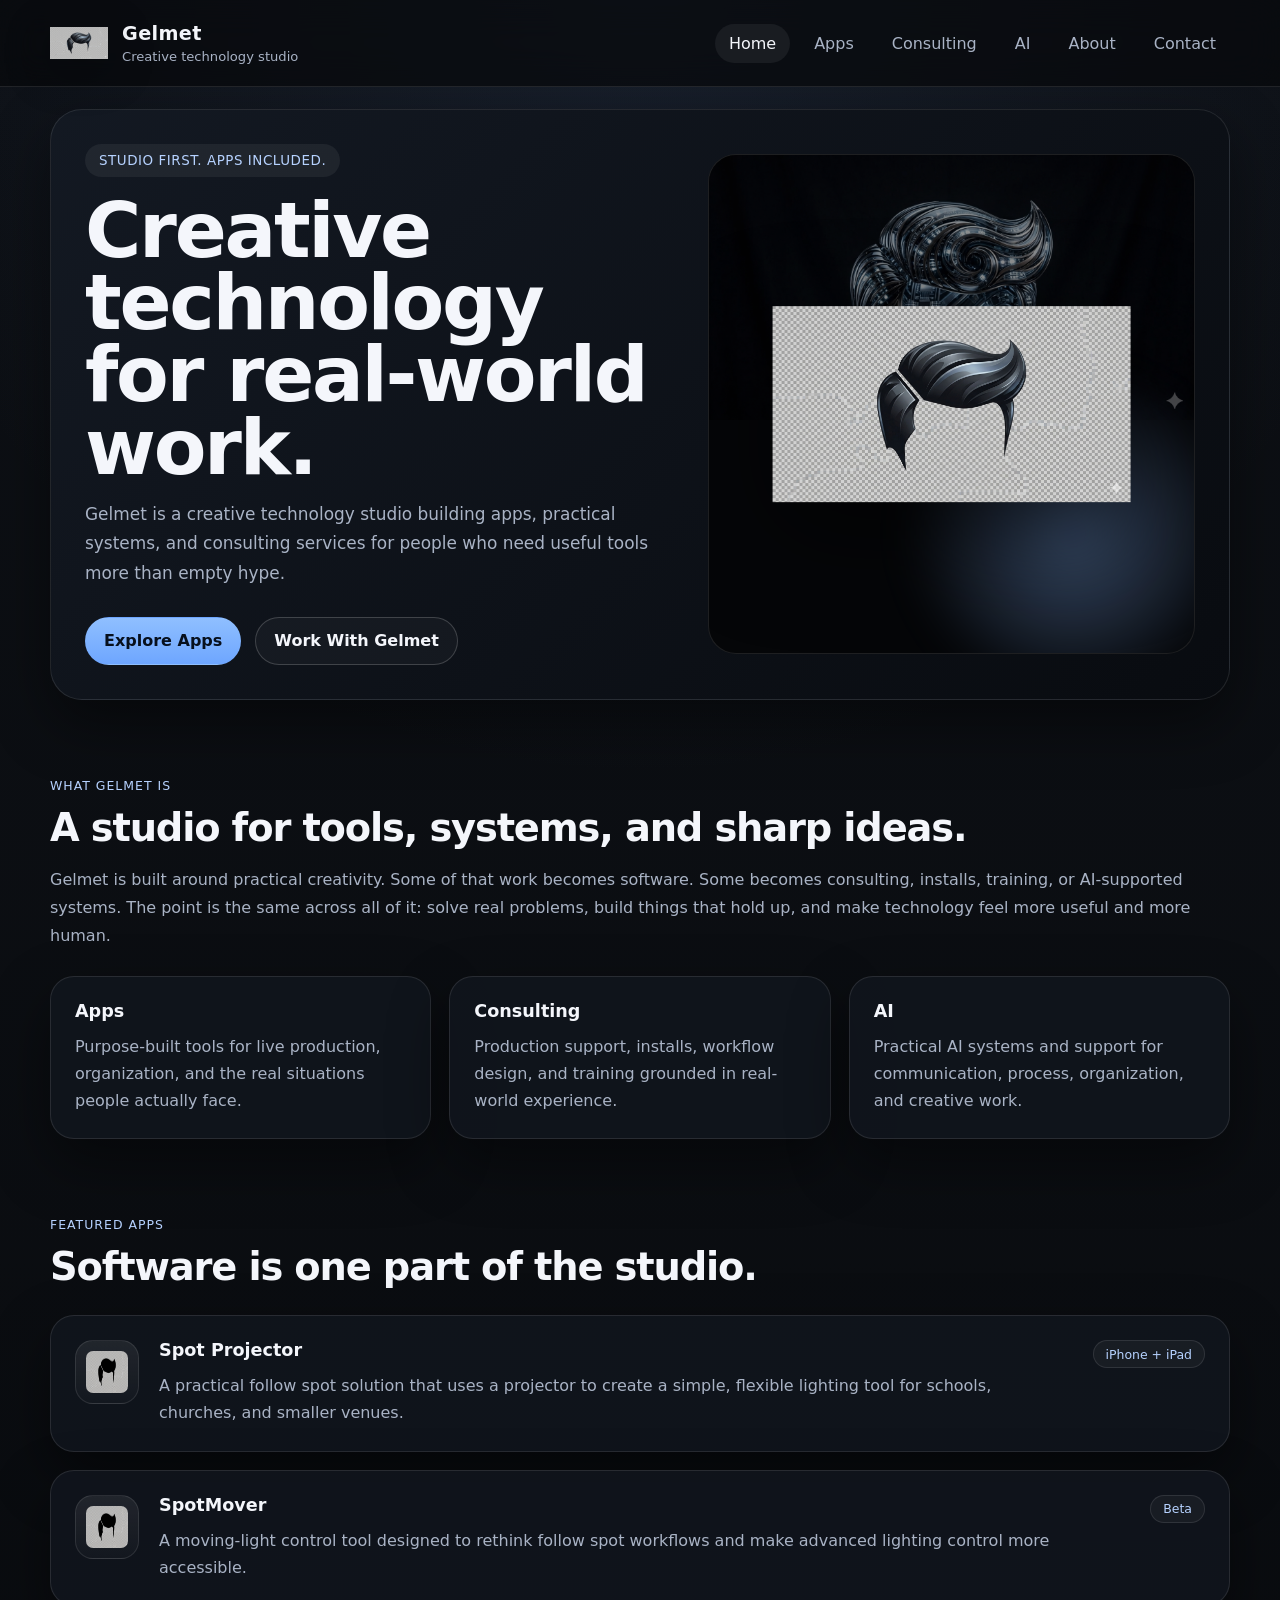
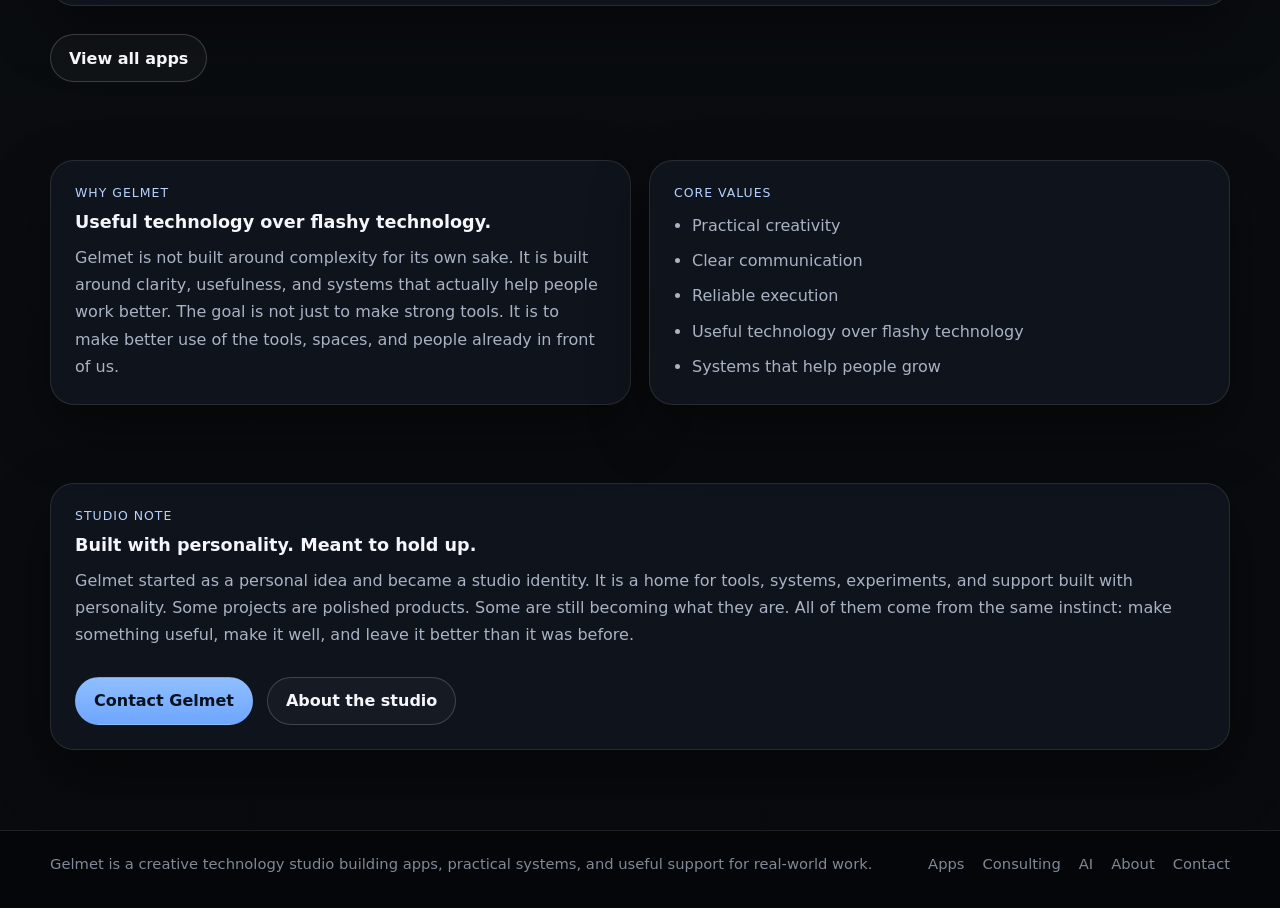
==== index.html @ 05a73d79 "Initial Gelmet website" ====
<!doctype html>
<html lang="en">
  <head>
    <meta charset="utf-8">
    <meta name="viewport" content="width=device-width, initial-scale=1">
    <title>Gelmet | Creative technology for real-world work</title>
    <meta name="description" content="Gelmet is a creative technology studio building apps, practical systems, and consulting services for real-world work.">
    <link rel="stylesheet" href="styles.css">
  </head>
  <body>
    <div class="page-shell">
      <header class="site-header">
        <div class="site-header__inner">
          <a class="brand-lockup" href="index.html">
            <img src="assets/gelmet-mark-primary.png" alt="Gelmet hair mark">
            <div class="brand-lockup__text">
              <span class="brand-lockup__name">Gelmet</span>
              <span class="brand-lockup__tag">Creative technology studio</span>
            </div>
          </a>
          <nav class="site-nav" aria-label="Primary">
            <a href="index.html" aria-current="page">Home</a>
            <a href="apps.html">Apps</a>
            <a href="consulting.html">Consulting</a>
            <a href="ai.html">AI</a>
            <a href="about.html">About</a>
            <a href="contact.html">Contact</a>
          </nav>
        </div>
      </header>

      <main>
        <section class="hero">
          <div class="hero__grid">
            <div>
              <div class="hero__eyebrow">Studio first. Apps included.</div>
              <h1>Creative technology for real-world work.</h1>
              <p>
                Gelmet is a creative technology studio building apps, practical systems, and consulting services
                for people who need useful tools more than empty hype.
              </p>
              <div class="hero__actions">
                <a class="button button--primary" href="apps.html">Explore Apps</a>
                <a class="button button--secondary" href="consulting.html">Work With Gelmet</a>
              </div>
            </div>
            <div class="hero-card">
              <img class="hero-card__world" src="assets/gelmet-hero-world.png" alt="Gelmet studio world">
              <div class="hero-card__glow"></div>
              <img class="hero-card__mark" src="assets/gelmet-mark-primary.png" alt="">
            </div>
          </div>
        </section>

        <section class="section">
          <div class="section__header">
            <div class="section__eyebrow">What Gelmet is</div>
            <h2>A studio for tools, systems, and sharp ideas.</h2>
            <p class="section__lede">
              Gelmet is built around practical creativity. Some of that work becomes software. Some becomes
              consulting, installs, training, or AI-supported systems. The point is the same across all of it:
              solve real problems, build things that hold up, and make technology feel more useful and more human.
            </p>
          </div>
          <div class="panel-grid">
            <article class="card">
              <h3>Apps</h3>
              <p>Purpose-built tools for live production, organization, and the real situations people actually face.</p>
            </article>
            <article class="card">
              <h3>Consulting</h3>
              <p>Production support, installs, workflow design, and training grounded in real-world experience.</p>
            </article>
            <article class="card">
              <h3>AI</h3>
              <p>Practical AI systems and support for communication, process, organization, and creative work.</p>
            </article>
          </div>
        </section>

        <section class="section">
          <div class="section__header">
            <div class="section__eyebrow">Featured apps</div>
            <h2>Software is one part of the studio.</h2>
          </div>
          <div class="stack">
            <article class="feature feature--app">
              <img class="feature__icon" src="assets/gelmet-mark-flat.png" alt="">
              <div>
                <h3>Spot Projector</h3>
                <p>
                  A practical follow spot solution that uses a projector to create a simple, flexible lighting tool
                  for schools, churches, and smaller venues.
                </p>
              </div>
              <span class="pill">iPhone + iPad</span>
            </article>
            <article class="feature feature--app">
              <img class="feature__icon" src="assets/gelmet-mark-flat.png" alt="">
              <div>
                <h3>SpotMover</h3>
                <p>
                  A moving-light control tool designed to rethink follow spot workflows and make advanced lighting
                  control more accessible.
                </p>
              </div>
              <span class="pill">Beta</span>
            </article>
          </div>
          <div class="button-row">
            <a class="button button--secondary" href="apps.html">View all apps</a>
          </div>
        </section>

        <section class="section">
          <div class="split">
            <article class="card">
              <div class="section__eyebrow">Why Gelmet</div>
              <h3>Useful technology over flashy technology.</h3>
              <p>
                Gelmet is not built around complexity for its own sake. It is built around clarity, usefulness,
                and systems that actually help people work better. The goal is not just to make strong tools.
                It is to make better use of the tools, spaces, and people already in front of us.
              </p>
            </article>
            <article class="card">
              <div class="section__eyebrow">Core values</div>
              <ul class="list">
                <li>Practical creativity</li>
                <li>Clear communication</li>
                <li>Reliable execution</li>
                <li>Useful technology over flashy technology</li>
                <li>Systems that help people grow</li>
              </ul>
            </article>
          </div>
        </section>

        <section class="section">
          <div class="cta-panel">
            <div class="section__eyebrow">Studio note</div>
            <h3>Built with personality. Meant to hold up.</h3>
            <p>
              Gelmet started as a personal idea and became a studio identity. It is a home for tools, systems,
              experiments, and support built with personality. Some projects are polished products. Some are still
              becoming what they are. All of them come from the same instinct: make something useful, make it well,
              and leave it better than it was before.
            </p>
            <div class="button-row">
              <a class="button button--primary" href="contact.html">Contact Gelmet</a>
              <a class="button button--secondary" href="about.html">About the studio</a>
            </div>
          </div>
        </section>
      </main>

      <footer class="site-footer">
        <div class="site-footer__inner">
          <div>Gelmet is a creative technology studio building apps, practical systems, and useful support for real-world work.</div>
          <div class="site-footer__links">
            <a href="apps.html">Apps</a>
            <a href="consulting.html">Consulting</a>
            <a href="ai.html">AI</a>
            <a href="about.html">About</a>
            <a href="contact.html">Contact</a>
          </div>
        </div>
      </footer>
    </div>
  </body>
</html>
---- styles.css ----
:root {
  color-scheme: dark;
  --bg: #0a0c10;
  --panel: rgba(17, 22, 30, 0.84);
  --panel-strong: rgba(20, 26, 36, 0.96);
  --line: rgba(255, 255, 255, 0.1);
  --line-strong: rgba(255, 255, 255, 0.18);
  --text: #f4f6fb;
  --muted: #a9b3c5;
  --soft: #7f8998;
  --accent: #88b7ff;
  --accent-strong: #b6d2ff;
  --shadow: 0 24px 60px rgba(0, 0, 0, 0.45);
  --radius: 24px;
  --max: 1180px;
}

* {
  box-sizing: border-box;
}

html {
  scroll-behavior: smooth;
}

body {
  margin: 0;
  font-family: Inter, ui-sans-serif, system-ui, -apple-system, BlinkMacSystemFont, "Segoe UI", sans-serif;
  background:
    radial-gradient(circle at top, rgba(67, 92, 136, 0.2), transparent 30%),
    linear-gradient(180deg, #0d1015 0%, #080a0d 100%);
  color: var(--text);
}

a {
  color: inherit;
  text-decoration: none;
}

img {
  display: block;
  max-width: 100%;
}

.page-shell {
  min-height: 100vh;
}

.site-header {
  position: sticky;
  top: 0;
  z-index: 20;
  backdrop-filter: blur(18px);
  background: rgba(7, 9, 12, 0.72);
  border-bottom: 1px solid var(--line);
}

.site-header__inner,
.section,
.site-footer__inner {
  width: min(calc(100% - 32px), var(--max));
  margin: 0 auto;
}

.site-header__inner {
  display: flex;
  align-items: center;
  justify-content: space-between;
  gap: 20px;
  padding: 14px 0;
}

.brand-lockup {
  display: flex;
  align-items: center;
  gap: 14px;
  min-width: 0;
}

.brand-lockup img {
  width: 58px;
  height: 58px;
  object-fit: contain;
  filter: drop-shadow(0 10px 22px rgba(0, 0, 0, 0.3));
}

.brand-lockup__text {
  display: flex;
  flex-direction: column;
  gap: 4px;
}

.brand-lockup__name {
  font-size: 1.2rem;
  font-weight: 700;
  letter-spacing: 0.02em;
}

.brand-lockup__tag {
  color: var(--muted);
  font-size: 0.82rem;
}

.site-nav {
  display: flex;
  flex-wrap: wrap;
  justify-content: flex-end;
  gap: 10px;
}

.site-nav a {
  padding: 10px 14px;
  border-radius: 999px;
  color: var(--muted);
  transition: 160ms ease;
}

.site-nav a:hover,
.site-nav a[aria-current="page"] {
  background: rgba(255, 255, 255, 0.06);
  color: var(--text);
}

.hero {
  width: min(calc(100% - 32px), var(--max));
  margin: 22px auto 0;
  padding: 34px;
  border: 1px solid var(--line);
  border-radius: 32px;
  overflow: hidden;
  background:
    linear-gradient(135deg, rgba(19, 25, 35, 0.95), rgba(8, 11, 16, 0.94)),
    #0b0d10;
  box-shadow: var(--shadow);
}

.hero--compact {
  padding: 28px 30px;
}

.hero__grid {
  display: grid;
  grid-template-columns: 1.1fr 0.9fr;
  gap: 28px;
  align-items: center;
}

.hero__eyebrow {
  display: inline-flex;
  align-items: center;
  gap: 10px;
  padding: 9px 14px;
  border-radius: 999px;
  background: rgba(255, 255, 255, 0.06);
  color: var(--accent-strong);
  font-size: 0.84rem;
  letter-spacing: 0.04em;
  text-transform: uppercase;
}

.hero h1,
.hero h2 {
  margin: 18px 0 16px;
  font-size: clamp(2.6rem, 6vw, 5.4rem);
  line-height: 0.94;
  letter-spacing: -0.03em;
}

.hero--compact h1 {
  font-size: clamp(2.2rem, 5vw, 4rem);
}

.hero p {
  max-width: 62ch;
  margin: 0;
  color: var(--muted);
  font-size: 1.06rem;
  line-height: 1.75;
}

.hero__actions,
.button-row {
  display: flex;
  flex-wrap: wrap;
  gap: 14px;
  margin-top: 28px;
}

.button {
  display: inline-flex;
  align-items: center;
  justify-content: center;
  gap: 10px;
  min-height: 48px;
  padding: 0 18px;
  border-radius: 999px;
  border: 1px solid transparent;
  font-weight: 600;
  transition: 160ms ease;
}

.button--primary {
  background: linear-gradient(180deg, #8fbfff 0%, #6ea6ff 100%);
  color: #07101d;
}

.button--primary:hover {
  transform: translateY(-1px);
  filter: brightness(1.04);
}

.button--secondary {
  border-color: var(--line-strong);
  background: rgba(255, 255, 255, 0.03);
  color: var(--text);
}

.button--secondary:hover {
  background: rgba(255, 255, 255, 0.06);
}

.hero-card {
  position: relative;
  min-height: 500px;
  border-radius: 28px;
  border: 1px solid var(--line);
  overflow: hidden;
  background: #050608;
}

.hero-card img.hero-card__world {
  width: 100%;
  height: 100%;
  object-fit: cover;
  opacity: 0.56;
}

.hero-card__glow {
  position: absolute;
  inset: auto -10% -10% auto;
  width: 70%;
  aspect-ratio: 1;
  border-radius: 50%;
  background: radial-gradient(circle, rgba(136, 183, 255, 0.4), transparent 70%);
  filter: blur(20px);
}

.hero-card__mark {
  position: absolute;
  left: 50%;
  top: 50%;
  width: min(74%, 420px);
  transform: translate(-50%, -50%);
  filter: drop-shadow(0 32px 50px rgba(0, 0, 0, 0.55));
}

.section {
  padding: 78px 0 0;
}

.section:first-of-type {
  padding-top: 64px;
}

.section__header {
  margin-bottom: 26px;
}

.section__eyebrow {
  color: var(--accent-strong);
  letter-spacing: 0.08em;
  text-transform: uppercase;
  font-size: 0.78rem;
  margin-bottom: 12px;
}

.section h2 {
  margin: 0 0 10px;
  font-size: clamp(1.9rem, 3vw, 3rem);
  letter-spacing: -0.03em;
}

.section__lede,
.section p {
  color: var(--muted);
  line-height: 1.75;
}

.panel-grid {
  display: grid;
  grid-template-columns: repeat(3, minmax(0, 1fr));
  gap: 18px;
}

.stack {
  display: grid;
  gap: 18px;
}

.card,
.feature,
.cta-panel {
  background: var(--panel);
  border: 1px solid var(--line);
  border-radius: var(--radius);
  padding: 24px;
  box-shadow: var(--shadow);
}

.card h3,
.feature h3,
.cta-panel h3 {
  margin: 0 0 12px;
  font-size: 1.1rem;
}

.card p,
.feature p,
.cta-panel p,
.list,
.meta {
  margin: 0;
  color: var(--muted);
  line-height: 1.7;
}

.feature--app {
  display: grid;
  grid-template-columns: auto 1fr auto;
  gap: 20px;
  align-items: start;
}

.feature__icon {
  width: 64px;
  height: 64px;
  padding: 10px;
  border-radius: 18px;
  background: linear-gradient(180deg, rgba(255,255,255,0.08), rgba(255,255,255,0.02));
  border: 1px solid var(--line);
}

.pill {
  display: inline-flex;
  align-items: center;
  justify-content: center;
  min-height: 28px;
  padding: 0 12px;
  border-radius: 999px;
  border: 1px solid var(--line);
  color: var(--accent-strong);
  background: rgba(255,255,255,0.04);
  font-size: 0.78rem;
  white-space: nowrap;
}

.list {
  padding-left: 18px;
}

.list li + li {
  margin-top: 8px;
}

.split {
  display: grid;
  grid-template-columns: 1fr 1fr;
  gap: 18px;
}

.site-footer {
  margin-top: 80px;
  border-top: 1px solid var(--line);
  background: rgba(5, 6, 9, 0.88);
}

.site-footer__inner {
  display: flex;
  justify-content: space-between;
  gap: 24px;
  padding: 24px 0 36px;
  color: var(--soft);
  font-size: 0.92rem;
}

.site-footer__links {
  display: flex;
  flex-wrap: wrap;
  gap: 18px;
}

.contact-line {
  font-size: 1.06rem;
  color: var(--text);
  margin-top: 18px;
}

@media (max-width: 980px) {
  .hero__grid,
  .panel-grid,
  .split,
  .feature--app {
    grid-template-columns: 1fr;
  }

  .hero-card {
    min-height: 360px;
  }

  .feature--app {
    gap: 14px;
  }
}

@media (max-width: 720px) {
  .site-header__inner,
  .site-footer__inner {
    flex-direction: column;
    align-items: flex-start;
  }

  .site-nav {
    justify-content: flex-start;
  }

  .hero,
  .hero--compact {
    padding: 24px;
    border-radius: 24px;
  }
}
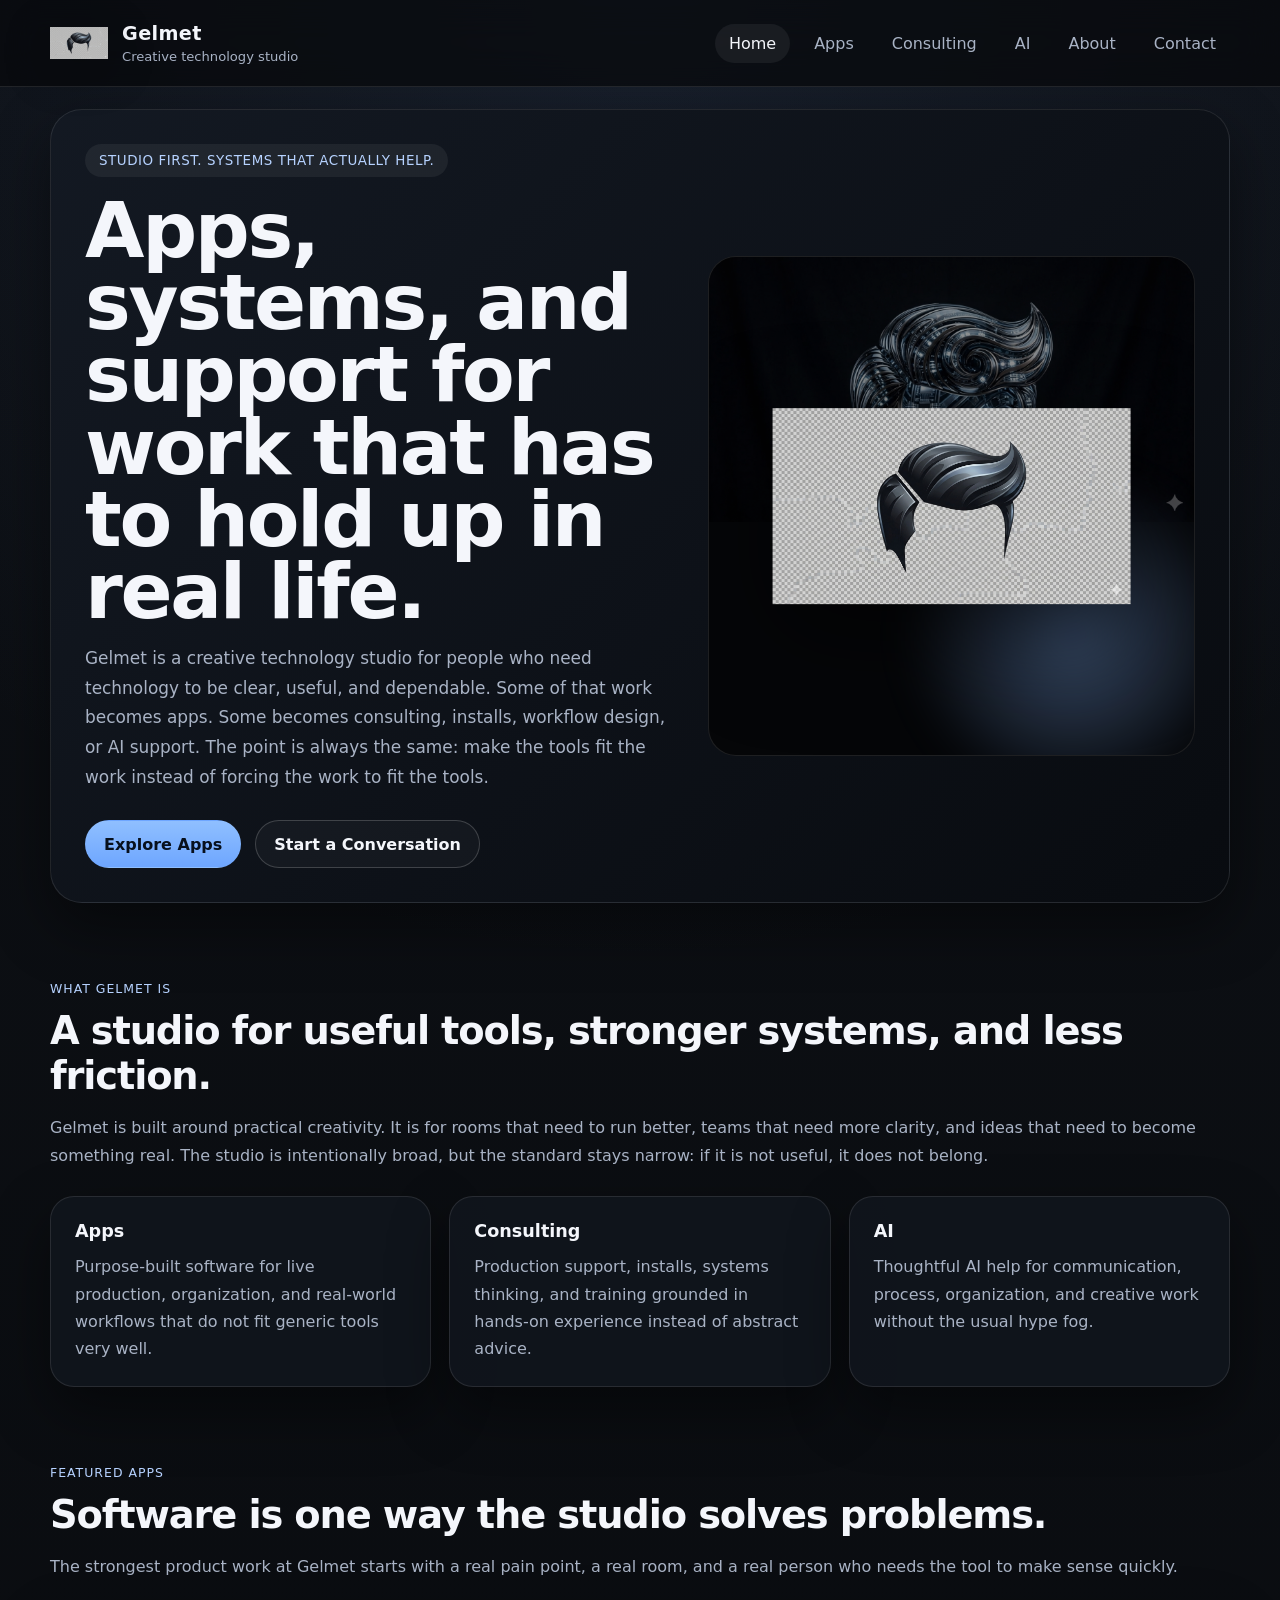
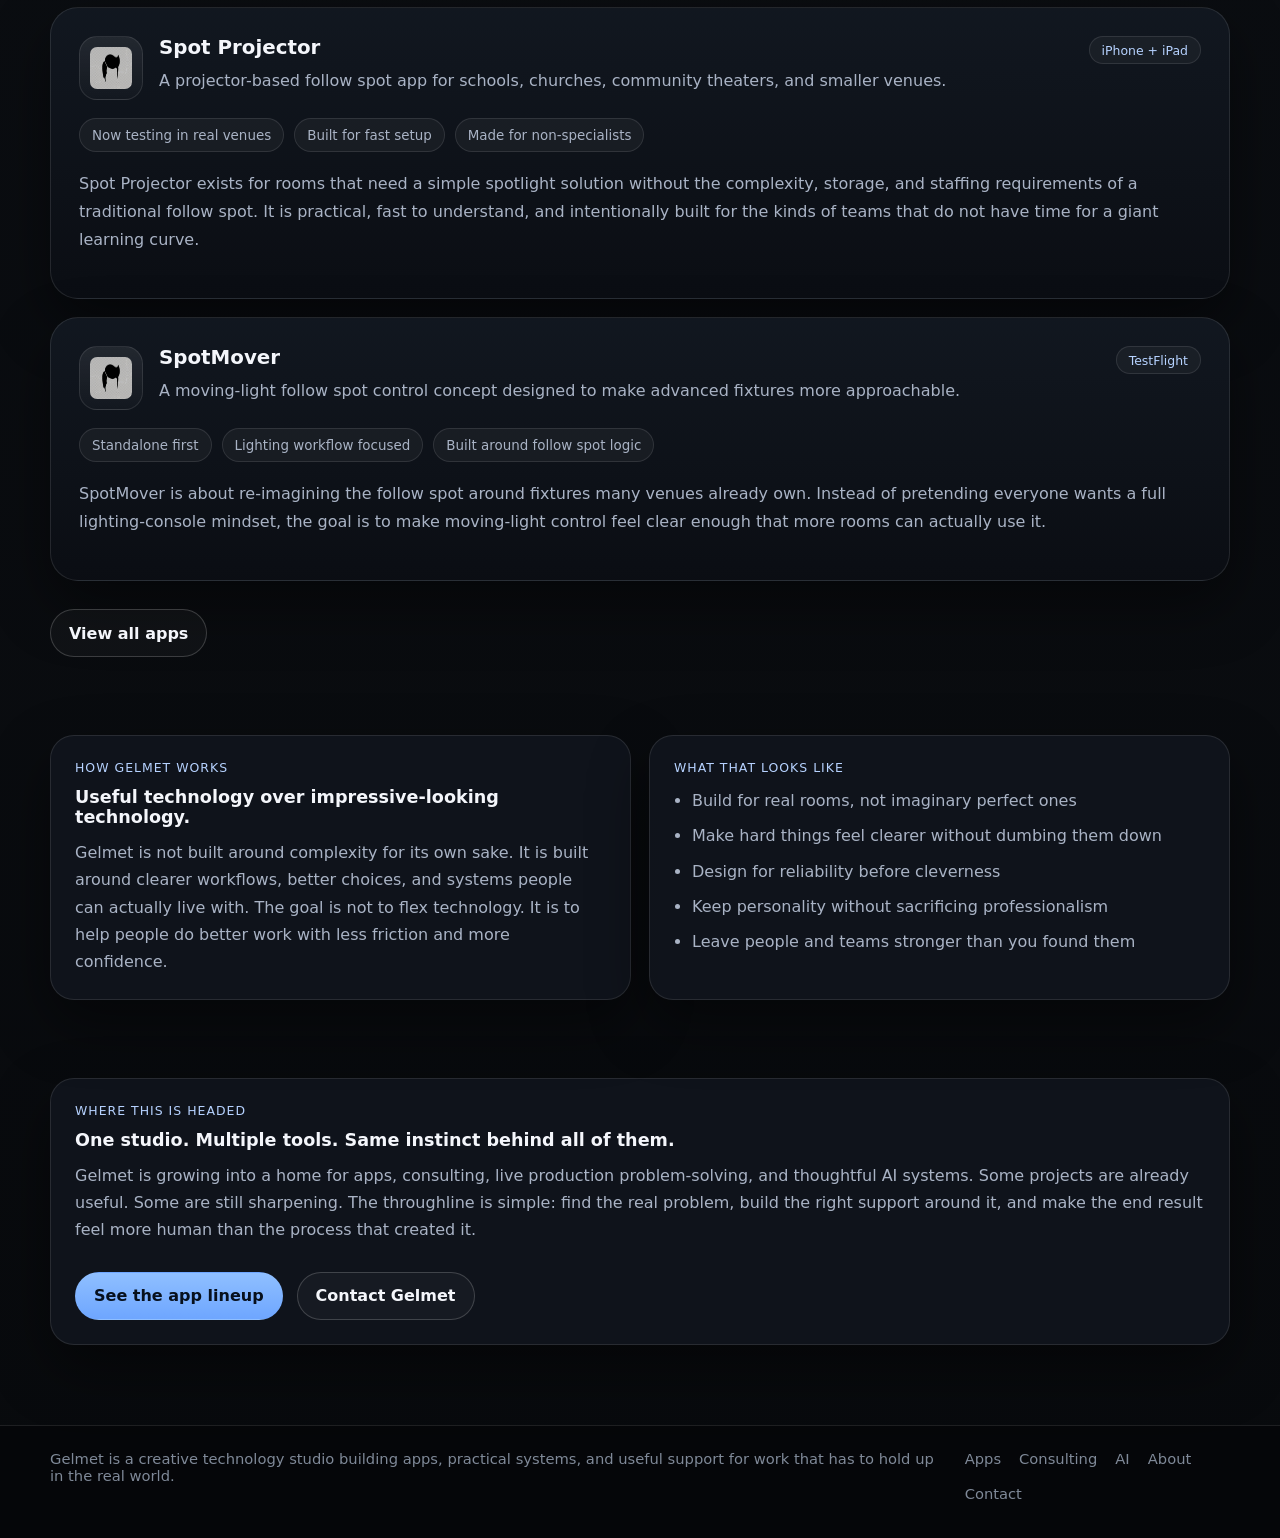
==== commit b7ea2d1e: "Refresh Gelmet homepage and app pages" ====
--- a/index.html
+++ b/index.html
@@ -33,15 +33,16 @@
         <section class="hero">
           <div class="hero__grid">
             <div>
-              <div class="hero__eyebrow">Studio first. Apps included.</div>
-              <h1>Creative technology for real-world work.</h1>
+              <div class="hero__eyebrow">Studio first. Systems that actually help.</div>
+              <h1>Apps, systems, and support for work that has to hold up in real life.</h1>
               <p>
-                Gelmet is a creative technology studio building apps, practical systems, and consulting services
-                for people who need useful tools more than empty hype.
+                Gelmet is a creative technology studio for people who need technology to be clear, useful, and dependable.
+                Some of that work becomes apps. Some becomes consulting, installs, workflow design, or AI support.
+                The point is always the same: make the tools fit the work instead of forcing the work to fit the tools.
               </p>
               <div class="hero__actions">
                 <a class="button button--primary" href="apps.html">Explore Apps</a>
-                <a class="button button--secondary" href="consulting.html">Work With Gelmet</a>
+                <a class="button button--secondary" href="contact.html">Start a Conversation</a>
               </div>
             </div>
             <div class="hero-card">
@@ -55,25 +56,25 @@
         <section class="section">
           <div class="section__header">
             <div class="section__eyebrow">What Gelmet is</div>
-            <h2>A studio for tools, systems, and sharp ideas.</h2>
+            <h2>A studio for useful tools, stronger systems, and less friction.</h2>
             <p class="section__lede">
-              Gelmet is built around practical creativity. Some of that work becomes software. Some becomes
-              consulting, installs, training, or AI-supported systems. The point is the same across all of it:
-              solve real problems, build things that hold up, and make technology feel more useful and more human.
+              Gelmet is built around practical creativity. It is for rooms that need to run better, teams that need
+              more clarity, and ideas that need to become something real. The studio is intentionally broad, but the
+              standard stays narrow: if it is not useful, it does not belong.
             </p>
           </div>
           <div class="panel-grid">
             <article class="card">
               <h3>Apps</h3>
-              <p>Purpose-built tools for live production, organization, and the real situations people actually face.</p>
+              <p>Purpose-built software for live production, organization, and real-world workflows that do not fit generic tools very well.</p>
             </article>
             <article class="card">
               <h3>Consulting</h3>
-              <p>Production support, installs, workflow design, and training grounded in real-world experience.</p>
+              <p>Production support, installs, systems thinking, and training grounded in hands-on experience instead of abstract advice.</p>
             </article>
             <article class="card">
               <h3>AI</h3>
-              <p>Practical AI systems and support for communication, process, organization, and creative work.</p>
+              <p>Thoughtful AI help for communication, process, organization, and creative work without the usual hype fog.</p>
             </article>
           </div>
         </section>
@@ -81,30 +82,56 @@
         <section class="section">
           <div class="section__header">
             <div class="section__eyebrow">Featured apps</div>
-            <h2>Software is one part of the studio.</h2>
+            <h2>Software is one way the studio solves problems.</h2>
+            <p class="section__lede">
+              The strongest product work at Gelmet starts with a real pain point, a real room, and a real person who needs
+              the tool to make sense quickly.
+            </p>
           </div>
           <div class="stack">
-            <article class="feature feature--app">
-              <img class="feature__icon" src="assets/gelmet-mark-flat.png" alt="">
-              <div>
-                <h3>Spot Projector</h3>
-                <p>
-                  A practical follow spot solution that uses a projector to create a simple, flexible lighting tool
-                  for schools, churches, and smaller venues.
-                </p>
+            <article class="product-card">
+              <div class="product-card__top">
+                <div class="product-card__identity">
+                  <img class="feature__icon" src="assets/gelmet-mark-flat.png" alt="">
+                  <div>
+                    <h3>Spot Projector</h3>
+                    <p class="meta">A projector-based follow spot app for schools, churches, community theaters, and smaller venues.</p>
+                  </div>
+                </div>
+                <span class="pill">iPhone + iPad</span>
               </div>
-              <span class="pill">iPhone + iPad</span>
+              <div class="product-meta">
+                <span>Now testing in real venues</span>
+                <span>Built for fast setup</span>
+                <span>Made for non-specialists</span>
+              </div>
+              <p>
+                Spot Projector exists for rooms that need a simple spotlight solution without the complexity, storage,
+                and staffing requirements of a traditional follow spot. It is practical, fast to understand, and intentionally
+                built for the kinds of teams that do not have time for a giant learning curve.
+              </p>
             </article>
-            <article class="feature feature--app">
-              <img class="feature__icon" src="assets/gelmet-mark-flat.png" alt="">
-              <div>
-                <h3>SpotMover</h3>
-                <p>
-                  A moving-light control tool designed to rethink follow spot workflows and make advanced lighting
-                  control more accessible.
-                </p>
+            <article class="product-card">
+              <div class="product-card__top">
+                <div class="product-card__identity">
+                  <img class="feature__icon" src="assets/gelmet-mark-flat.png" alt="">
+                  <div>
+                    <h3>SpotMover</h3>
+                    <p class="meta">A moving-light follow spot control concept designed to make advanced fixtures more approachable.</p>
+                  </div>
+                </div>
+                <span class="pill">TestFlight</span>
               </div>
-              <span class="pill">Beta</span>
+              <div class="product-meta">
+                <span>Standalone first</span>
+                <span>Lighting workflow focused</span>
+                <span>Built around follow spot logic</span>
+              </div>
+              <p>
+                SpotMover is about re-imagining the follow spot around fixtures many venues already own. Instead of pretending
+                everyone wants a full lighting-console mindset, the goal is to make moving-light control feel clear enough that more
+                rooms can actually use it.
+              </p>
             </article>
           </div>
           <div class="button-row">
@@ -115,22 +142,22 @@
         <section class="section">
           <div class="split">
             <article class="card">
-              <div class="section__eyebrow">Why Gelmet</div>
-              <h3>Useful technology over flashy technology.</h3>
+              <div class="section__eyebrow">How Gelmet works</div>
+              <h3>Useful technology over impressive-looking technology.</h3>
               <p>
-                Gelmet is not built around complexity for its own sake. It is built around clarity, usefulness,
-                and systems that actually help people work better. The goal is not just to make strong tools.
-                It is to make better use of the tools, spaces, and people already in front of us.
+                Gelmet is not built around complexity for its own sake. It is built around clearer workflows,
+                better choices, and systems people can actually live with. The goal is not to flex technology.
+                It is to help people do better work with less friction and more confidence.
               </p>
             </article>
             <article class="card">
-              <div class="section__eyebrow">Core values</div>
+              <div class="section__eyebrow">What that looks like</div>
               <ul class="list">
-                <li>Practical creativity</li>
-                <li>Clear communication</li>
-                <li>Reliable execution</li>
-                <li>Useful technology over flashy technology</li>
-                <li>Systems that help people grow</li>
+                <li>Build for real rooms, not imaginary perfect ones</li>
+                <li>Make hard things feel clearer without dumbing them down</li>
+                <li>Design for reliability before cleverness</li>
+                <li>Keep personality without sacrificing professionalism</li>
+                <li>Leave people and teams stronger than you found them</li>
               </ul>
             </article>
           </div>
@@ -138,17 +165,16 @@
 
         <section class="section">
           <div class="cta-panel">
-            <div class="section__eyebrow">Studio note</div>
-            <h3>Built with personality. Meant to hold up.</h3>
+            <div class="section__eyebrow">Where this is headed</div>
+            <h3>One studio. Multiple tools. Same instinct behind all of them.</h3>
             <p>
-              Gelmet started as a personal idea and became a studio identity. It is a home for tools, systems,
-              experiments, and support built with personality. Some projects are polished products. Some are still
-              becoming what they are. All of them come from the same instinct: make something useful, make it well,
-              and leave it better than it was before.
+              Gelmet is growing into a home for apps, consulting, live production problem-solving, and thoughtful AI systems.
+              Some projects are already useful. Some are still sharpening. The throughline is simple: find the real problem,
+              build the right support around it, and make the end result feel more human than the process that created it.
             </p>
             <div class="button-row">
-              <a class="button button--primary" href="contact.html">Contact Gelmet</a>
-              <a class="button button--secondary" href="about.html">About the studio</a>
+              <a class="button button--primary" href="apps.html">See the app lineup</a>
+              <a class="button button--secondary" href="contact.html">Contact Gelmet</a>
             </div>
           </div>
         </section>
@@ -156,7 +182,7 @@
 
       <footer class="site-footer">
         <div class="site-footer__inner">
-          <div>Gelmet is a creative technology studio building apps, practical systems, and useful support for real-world work.</div>
+          <div>Gelmet is a creative technology studio building apps, practical systems, and useful support for work that has to hold up in the real world.</div>
           <div class="site-footer__links">
             <a href="apps.html">Apps</a>
             <a href="consulting.html">Consulting</a>
--- a/styles.css
+++ b/styles.css
@@ -331,6 +331,51 @@
   align-items: start;
 }
 
+.product-card {
+  background: linear-gradient(180deg, rgba(18, 24, 33, 0.96), rgba(11, 14, 20, 0.96));
+  border: 1px solid var(--line);
+  border-radius: 28px;
+  padding: 28px;
+  box-shadow: var(--shadow);
+}
+
+.product-card__top {
+  display: flex;
+  justify-content: space-between;
+  gap: 18px;
+  align-items: flex-start;
+}
+
+.product-card__identity {
+  display: flex;
+  gap: 16px;
+  align-items: flex-start;
+}
+
+.product-card__identity h3 {
+  margin: 0 0 8px;
+  font-size: 1.24rem;
+}
+
+.product-meta {
+  display: flex;
+  flex-wrap: wrap;
+  gap: 10px;
+  margin: 18px 0;
+}
+
+.product-meta span {
+  display: inline-flex;
+  align-items: center;
+  min-height: 34px;
+  padding: 0 12px;
+  border-radius: 999px;
+  background: rgba(255, 255, 255, 0.045);
+  border: 1px solid var(--line);
+  color: var(--muted);
+  font-size: 0.84rem;
+}
+
 .feature__icon {
   width: 64px;
   height: 64px;
@@ -395,6 +440,16 @@
   margin-top: 18px;
 }
 
+.ops-list {
+  padding-left: 18px;
+  color: var(--muted);
+  line-height: 1.8;
+}
+
+.ops-list li + li {
+  margin-top: 8px;
+}
+
 @media (max-width: 980px) {
   .hero__grid,
   .panel-grid,
@@ -403,6 +458,11 @@
     grid-template-columns: 1fr;
   }
 
+  .product-card__top,
+  .product-card__identity {
+    flex-direction: column;
+  }
+
   .hero-card {
     min-height: 360px;
   }
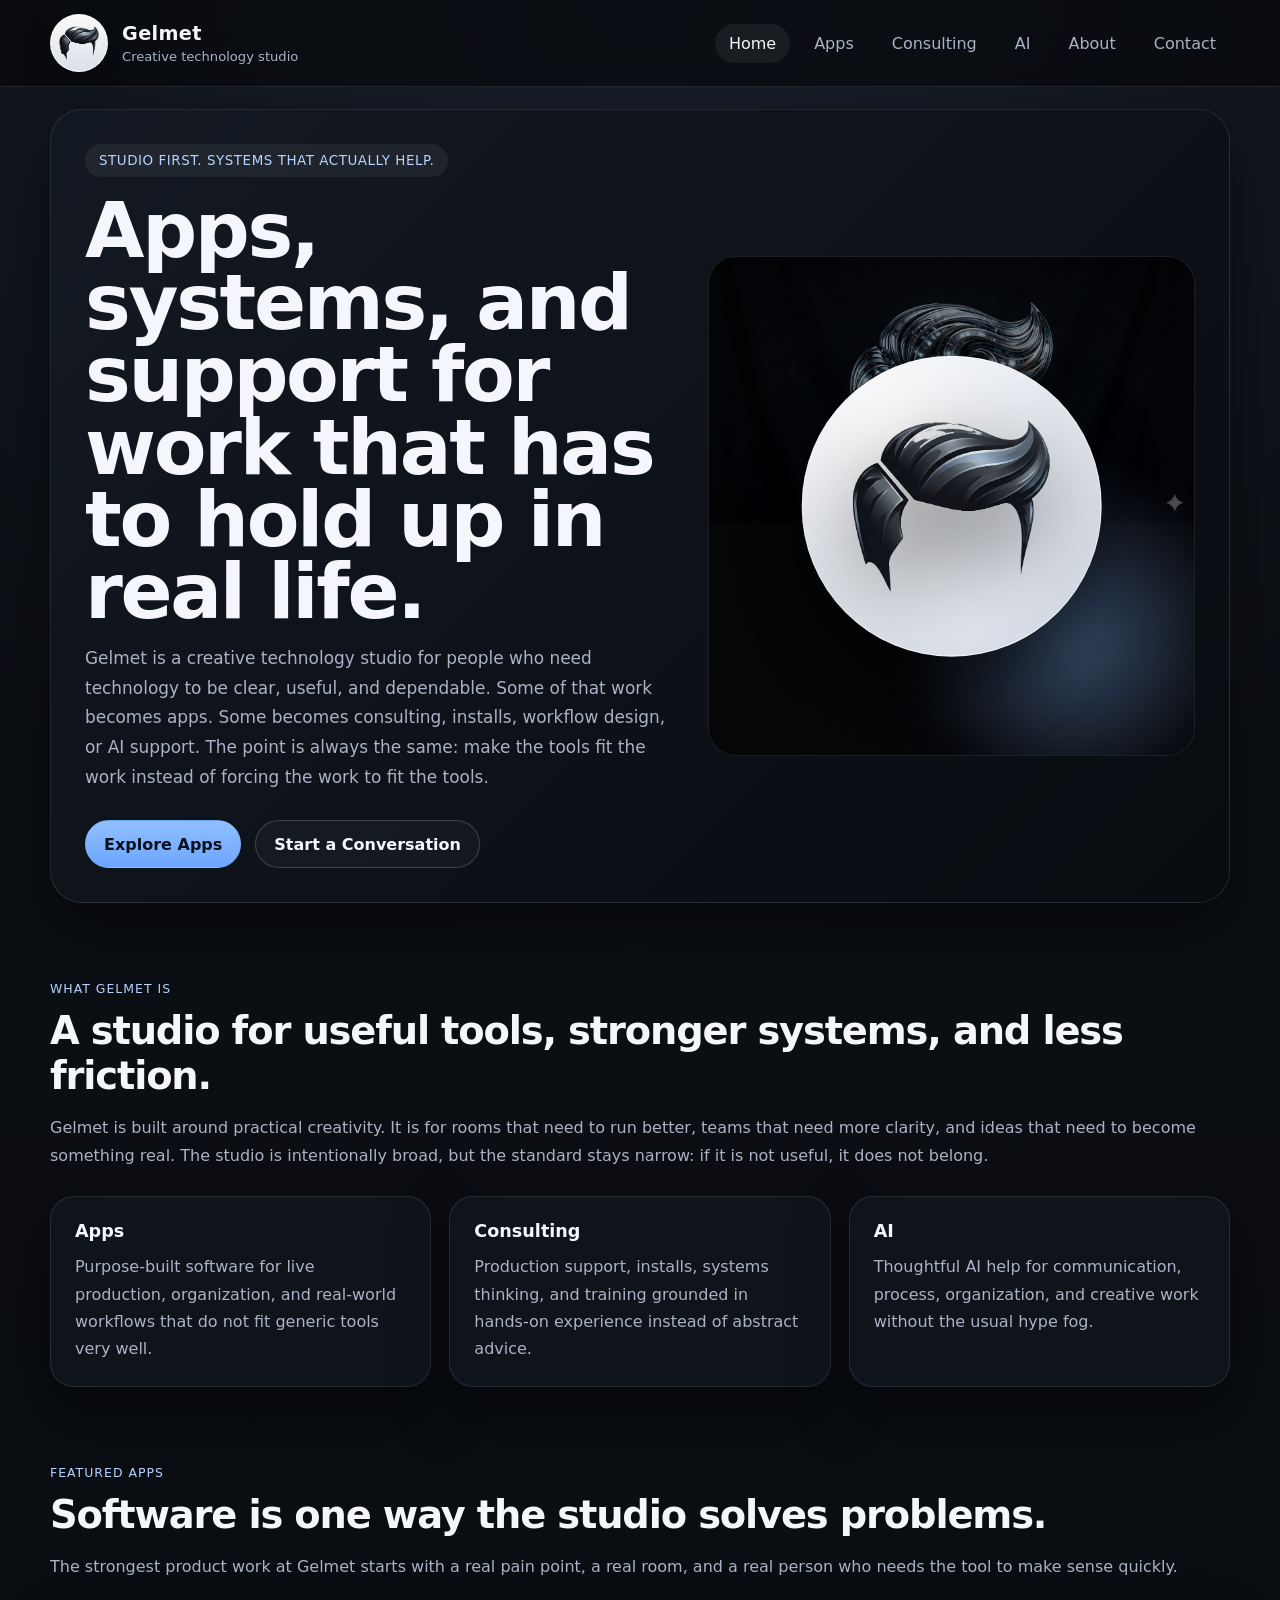
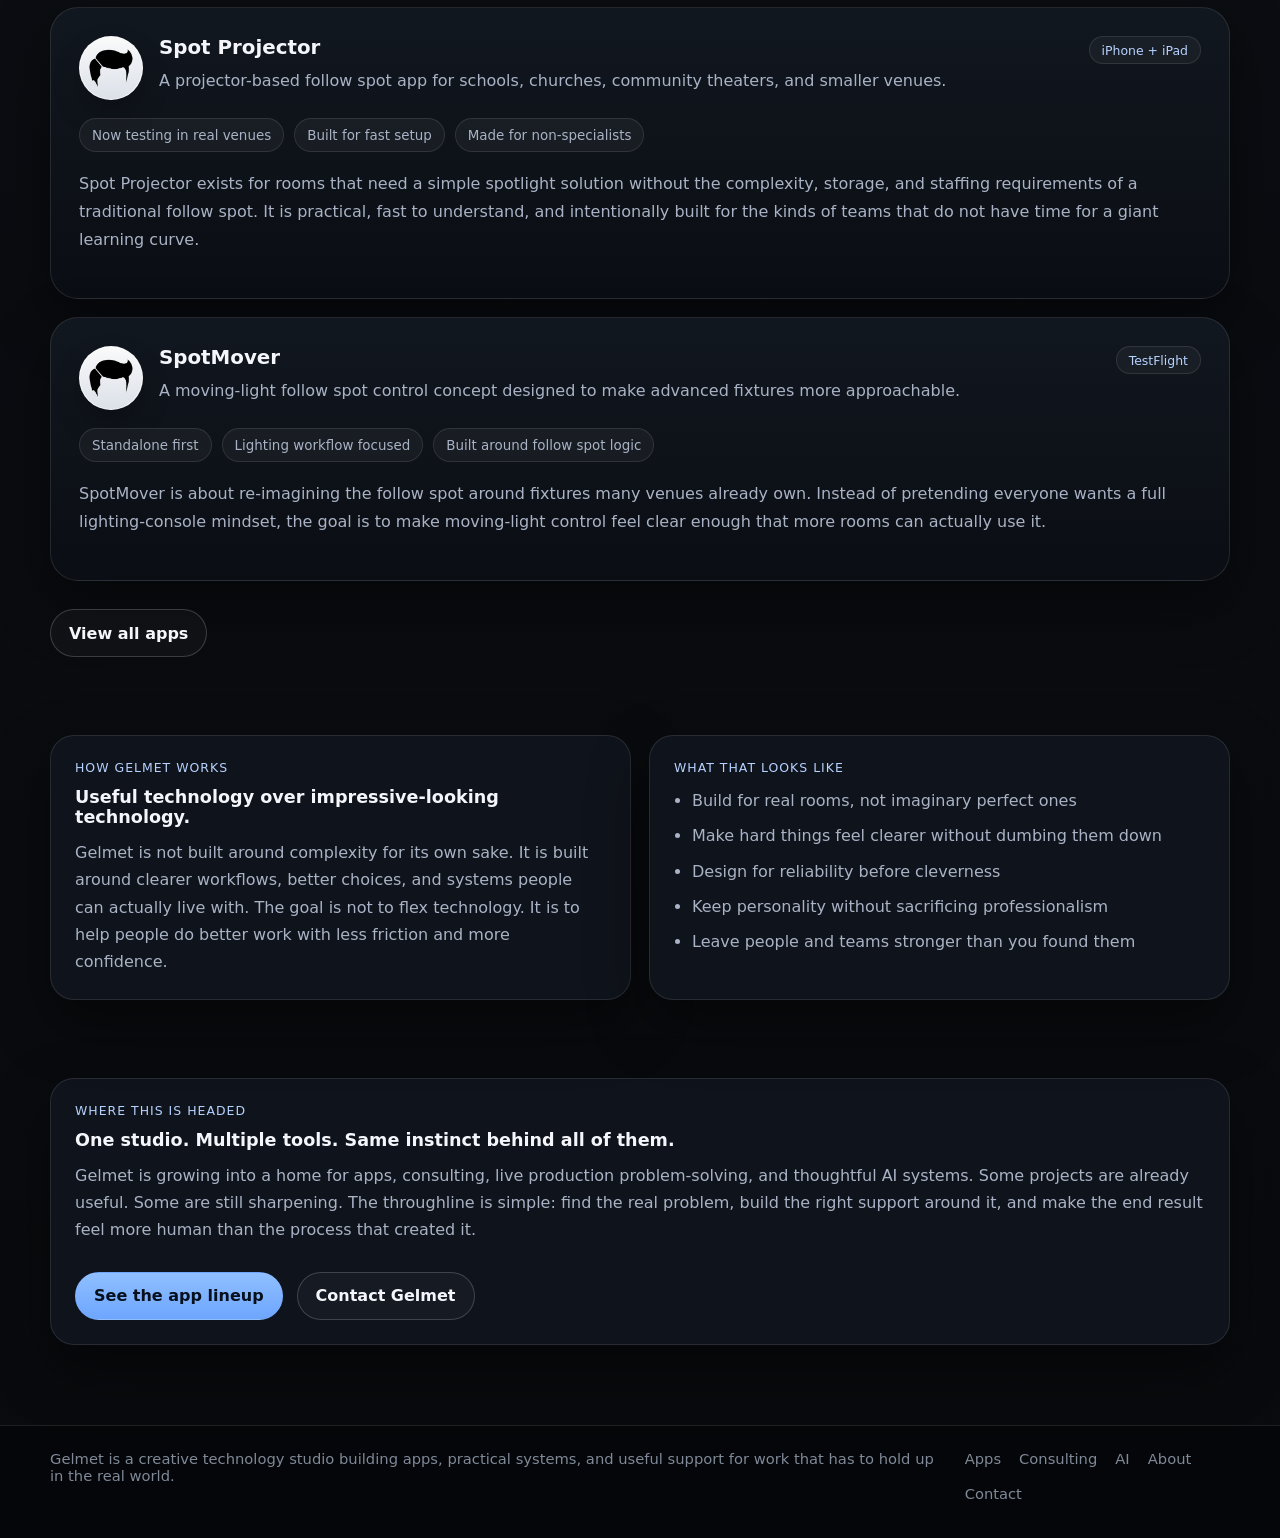
==== commit 16208a1f: "Present Gelmet mark in white circular badges" ====
--- a/index.html
+++ b/index.html
@@ -12,7 +12,9 @@
       <header class="site-header">
         <div class="site-header__inner">
           <a class="brand-lockup" href="index.html">
-            <img src="assets/gelmet-mark-primary.png" alt="Gelmet hair mark">
+            <span class="brand-lockup__mark">
+              <img src="assets/gelmet-mark-primary.png" alt="Gelmet hair mark">
+            </span>
             <div class="brand-lockup__text">
               <span class="brand-lockup__name">Gelmet</span>
               <span class="brand-lockup__tag">Creative technology studio</span>
@@ -48,7 +50,9 @@
             <div class="hero-card">
               <img class="hero-card__world" src="assets/gelmet-hero-world.png" alt="Gelmet studio world">
               <div class="hero-card__glow"></div>
-              <img class="hero-card__mark" src="assets/gelmet-mark-primary.png" alt="">
+              <div class="hero-card__badge">
+                <img class="hero-card__mark" src="assets/gelmet-mark-primary.png" alt="">
+              </div>
             </div>
           </div>
         </section>
@@ -92,7 +96,9 @@
             <article class="product-card">
               <div class="product-card__top">
                 <div class="product-card__identity">
-                  <img class="feature__icon" src="assets/gelmet-mark-flat.png" alt="">
+                  <span class="feature__icon">
+                    <img src="assets/gelmet-mark-flat.png" alt="">
+                  </span>
                   <div>
                     <h3>Spot Projector</h3>
                     <p class="meta">A projector-based follow spot app for schools, churches, community theaters, and smaller venues.</p>
@@ -114,7 +120,9 @@
             <article class="product-card">
               <div class="product-card__top">
                 <div class="product-card__identity">
-                  <img class="feature__icon" src="assets/gelmet-mark-flat.png" alt="">
+                  <span class="feature__icon">
+                    <img src="assets/gelmet-mark-flat.png" alt="">
+                  </span>
                   <div>
                     <h3>SpotMover</h3>
                     <p class="meta">A moving-light follow spot control concept designed to make advanced fixtures more approachable.</p>
--- a/styles.css
+++ b/styles.css
@@ -77,11 +77,22 @@
   min-width: 0;
 }
 
-.brand-lockup img {
+.brand-lockup__mark {
+  display: inline-flex;
+  align-items: center;
+  justify-content: center;
   width: 58px;
   height: 58px;
+  border-radius: 999px;
+  background: linear-gradient(180deg, rgba(255,255,255,0.98), rgba(233,238,246,0.94));
+  border: 1px solid rgba(255,255,255,0.7);
+  box-shadow: 0 14px 30px rgba(0, 0, 0, 0.3);
+}
+
+.brand-lockup__mark img {
+  width: 78%;
+  height: 78%;
   object-fit: contain;
-  filter: drop-shadow(0 10px 22px rgba(0, 0, 0, 0.3));
 }
 
 .brand-lockup__text {
@@ -246,12 +257,24 @@
 }
 
 .hero-card__mark {
+  width: min(74%, 360px);
+  filter: drop-shadow(0 32px 50px rgba(0, 0, 0, 0.55));
+}
+
+.hero-card__badge {
   position: absolute;
   left: 50%;
   top: 50%;
-  width: min(74%, 420px);
+  width: min(62%, 360px);
+  aspect-ratio: 1;
+  display: flex;
+  align-items: center;
+  justify-content: center;
   transform: translate(-50%, -50%);
-  filter: drop-shadow(0 32px 50px rgba(0, 0, 0, 0.55));
+  border-radius: 50%;
+  background: radial-gradient(circle at 30% 25%, rgba(255,255,255,1), rgba(234,239,247,0.96) 68%, rgba(214,221,233,0.92) 100%);
+  border: 1px solid rgba(255,255,255,0.72);
+  box-shadow: 0 28px 60px rgba(0, 0, 0, 0.5);
 }
 
 .section {
@@ -379,10 +402,19 @@
 .feature__icon {
   width: 64px;
   height: 64px;
-  padding: 10px;
-  border-radius: 18px;
-  background: linear-gradient(180deg, rgba(255,255,255,0.08), rgba(255,255,255,0.02));
-  border: 1px solid var(--line);
+  display: inline-flex;
+  align-items: center;
+  justify-content: center;
+  border-radius: 999px;
+  background: linear-gradient(180deg, rgba(255,255,255,0.98), rgba(233,238,246,0.94));
+  border: 1px solid rgba(255,255,255,0.7);
+  box-shadow: 0 14px 28px rgba(0, 0, 0, 0.24);
+}
+
+.feature__icon img {
+  width: 76%;
+  height: 76%;
+  object-fit: contain;
 }
 
 .pill {
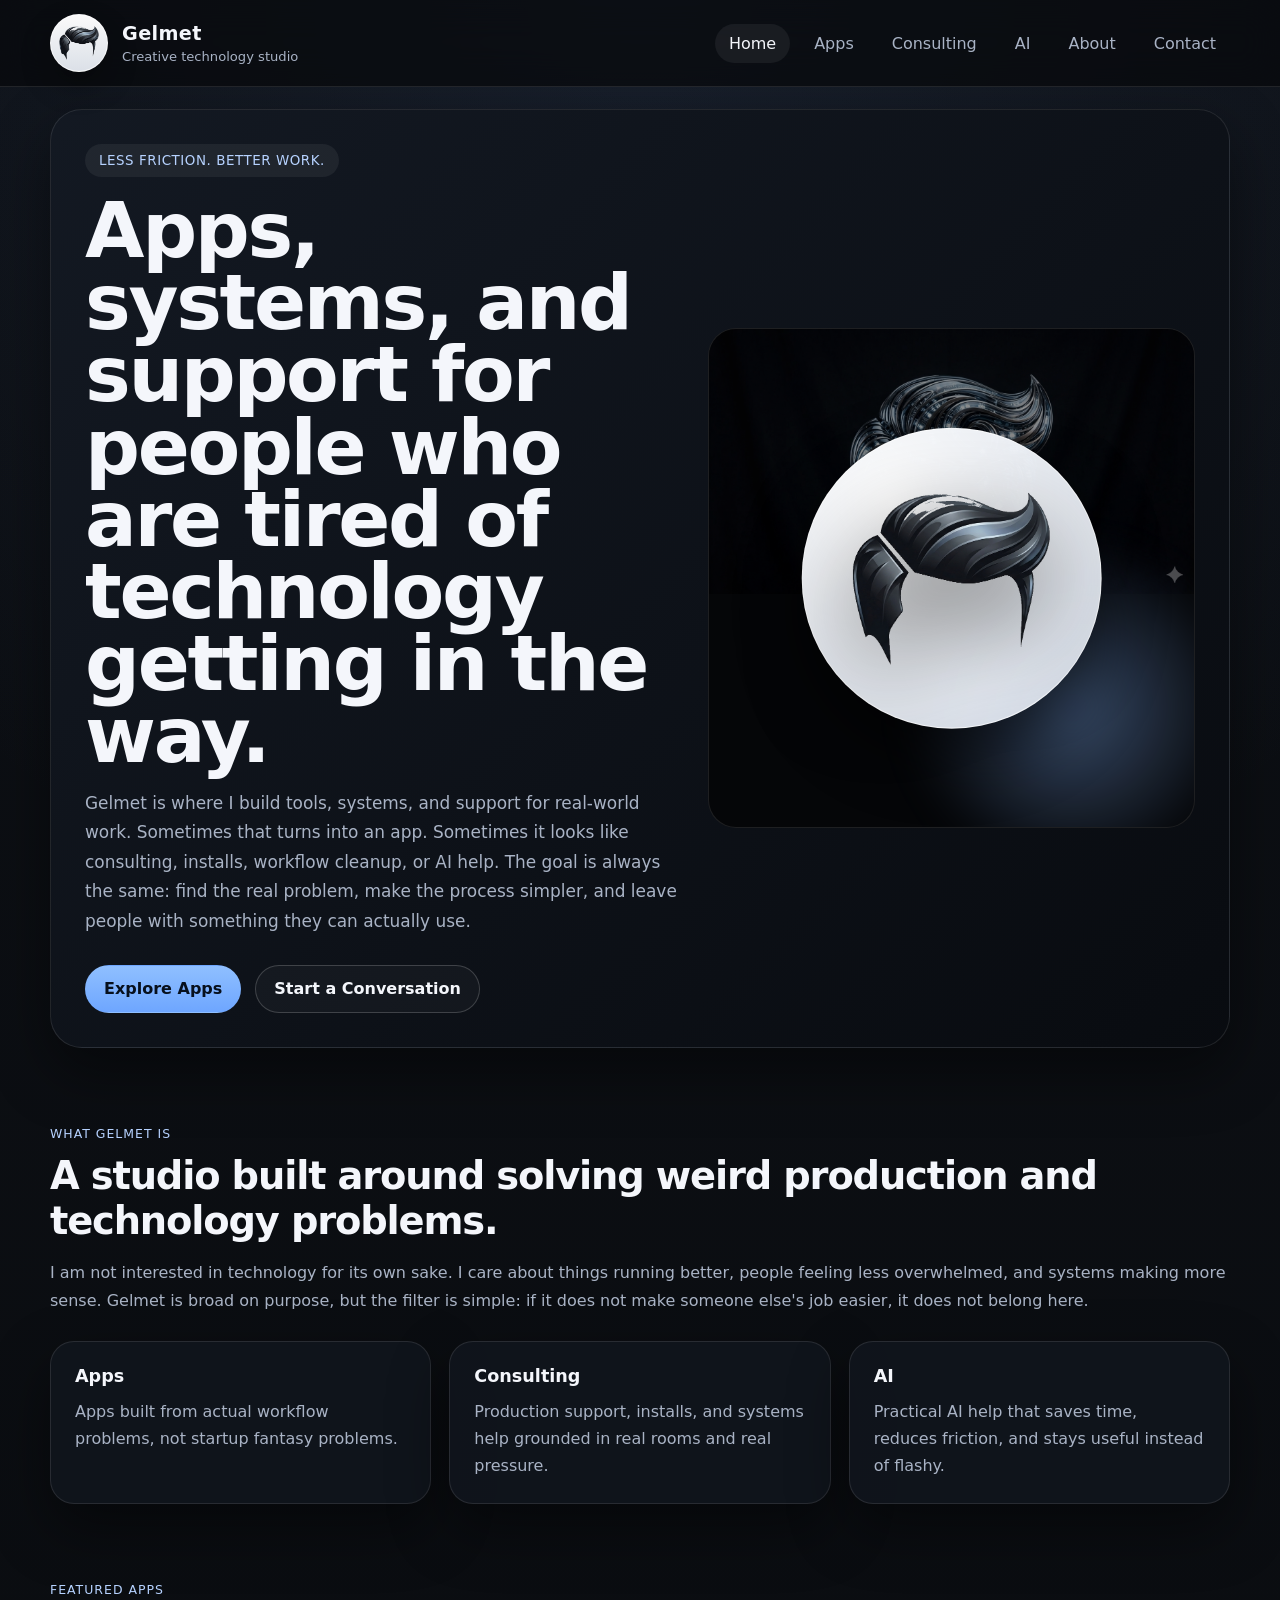
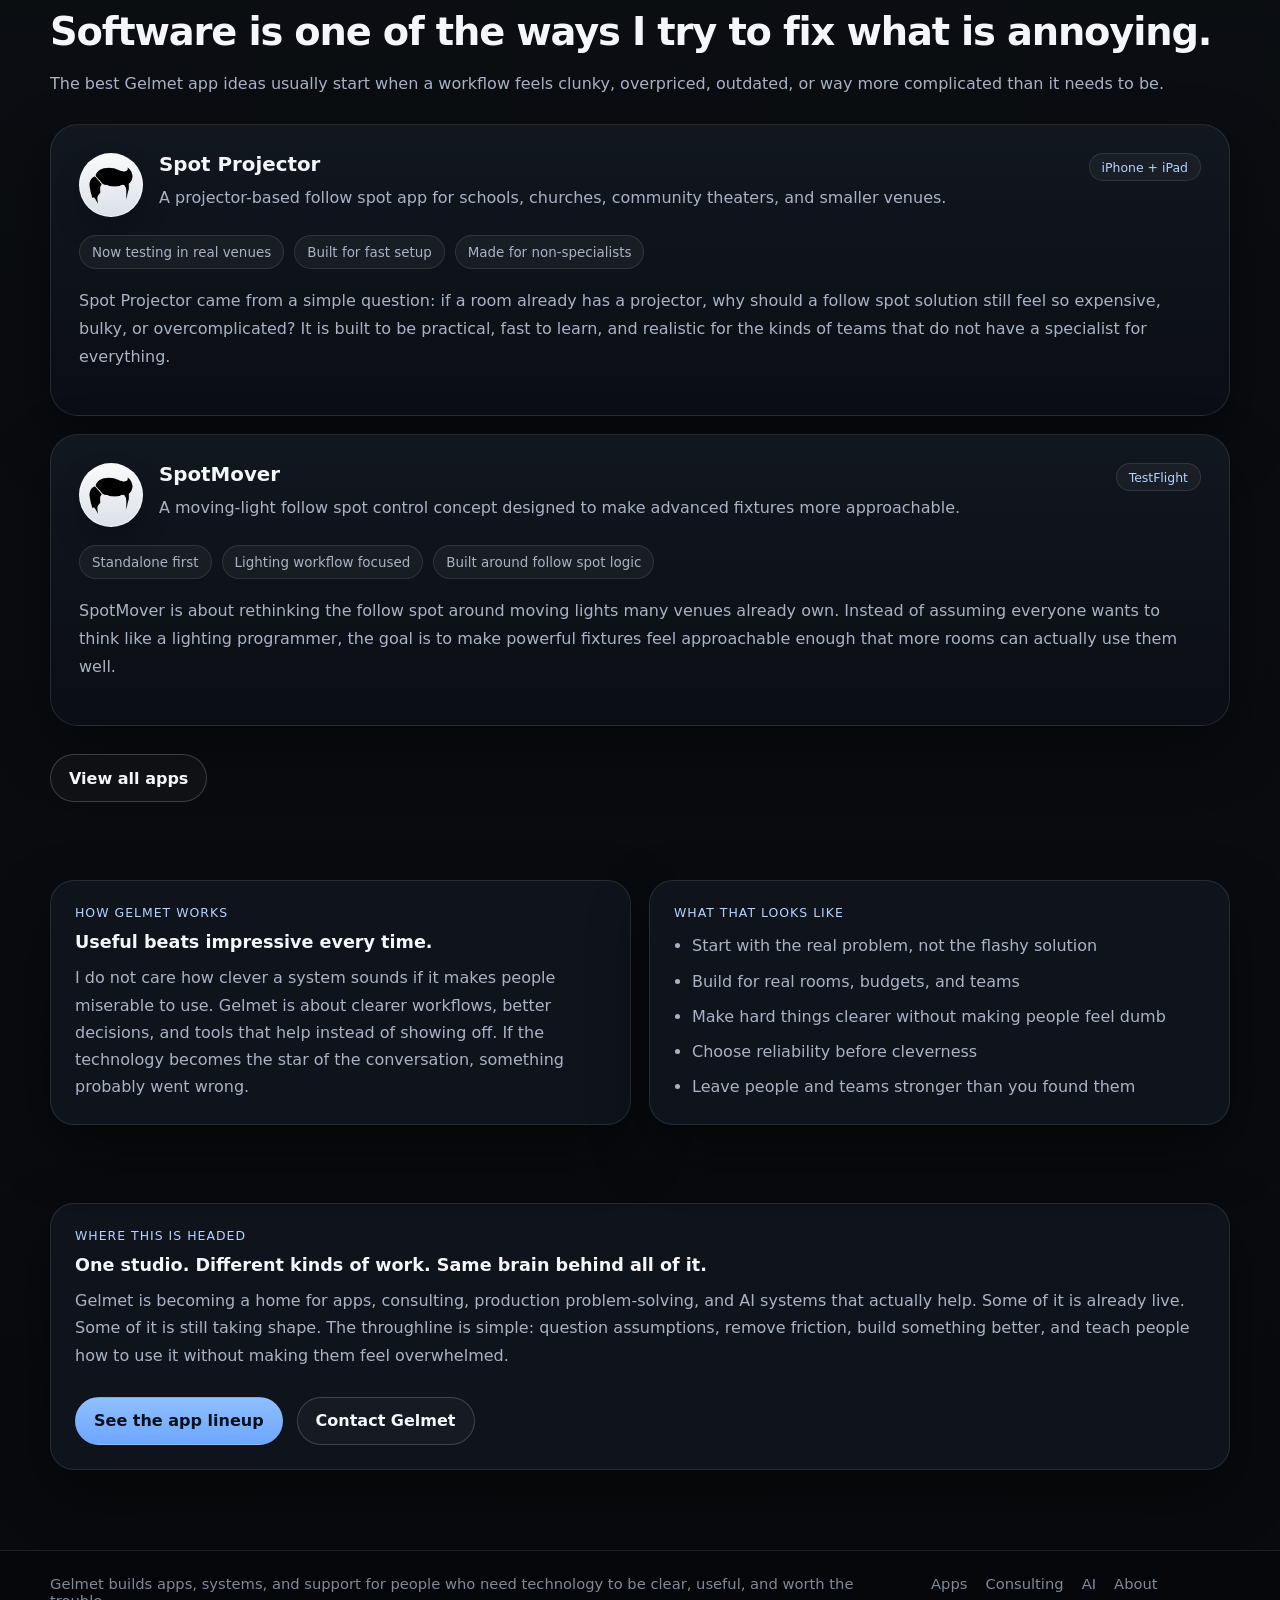
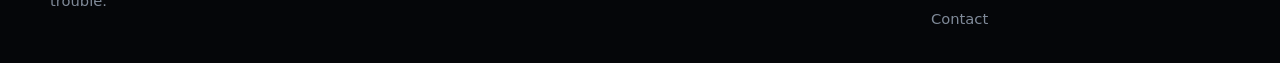
==== commit 95a070b0: "Rewrite Gelmet site copy in Rudy voice" ====
--- a/index.html
+++ b/index.html
@@ -3,8 +3,8 @@
   <head>
     <meta charset="utf-8">
     <meta name="viewport" content="width=device-width, initial-scale=1">
-    <title>Gelmet | Creative technology for real-world work</title>
-    <meta name="description" content="Gelmet is a creative technology studio building apps, practical systems, and consulting services for real-world work.">
+    <title>Gelmet | Useful technology for real-world work</title>
+    <meta name="description" content="Gelmet builds apps, systems, and support that cut friction and help real people do better work.">
     <link rel="stylesheet" href="styles.css">
   </head>
   <body>
@@ -35,12 +35,12 @@
         <section class="hero">
           <div class="hero__grid">
             <div>
-              <div class="hero__eyebrow">Studio first. Systems that actually help.</div>
-              <h1>Apps, systems, and support for work that has to hold up in real life.</h1>
-              <p>
-                Gelmet is a creative technology studio for people who need technology to be clear, useful, and dependable.
-                Some of that work becomes apps. Some becomes consulting, installs, workflow design, or AI support.
-                The point is always the same: make the tools fit the work instead of forcing the work to fit the tools.
+              <div class="hero__eyebrow">Less friction. Better work.</div>
+              <h1>Apps, systems, and support for people who are tired of technology getting in the way.</h1>
+              <p>
+                Gelmet is where I build tools, systems, and support for real-world work. Sometimes that turns into an app.
+                Sometimes it looks like consulting, installs, workflow cleanup, or AI help. The goal is always the same:
+                find the real problem, make the process simpler, and leave people with something they can actually use.
               </p>
               <div class="hero__actions">
                 <a class="button button--primary" href="apps.html">Explore Apps</a>
@@ -60,25 +60,25 @@
         <section class="section">
           <div class="section__header">
             <div class="section__eyebrow">What Gelmet is</div>
-            <h2>A studio for useful tools, stronger systems, and less friction.</h2>
+            <h2>A studio built around solving weird production and technology problems.</h2>
             <p class="section__lede">
-              Gelmet is built around practical creativity. It is for rooms that need to run better, teams that need
-              more clarity, and ideas that need to become something real. The studio is intentionally broad, but the
-              standard stays narrow: if it is not useful, it does not belong.
+              I am not interested in technology for its own sake. I care about things running better, people feeling less
+              overwhelmed, and systems making more sense. Gelmet is broad on purpose, but the filter is simple: if it does
+              not make someone else's job easier, it does not belong here.
             </p>
           </div>
           <div class="panel-grid">
             <article class="card">
               <h3>Apps</h3>
-              <p>Purpose-built software for live production, organization, and real-world workflows that do not fit generic tools very well.</p>
+              <p>Apps built from actual workflow problems, not startup fantasy problems.</p>
             </article>
             <article class="card">
               <h3>Consulting</h3>
-              <p>Production support, installs, systems thinking, and training grounded in hands-on experience instead of abstract advice.</p>
+              <p>Production support, installs, and systems help grounded in real rooms and real pressure.</p>
             </article>
             <article class="card">
               <h3>AI</h3>
-              <p>Thoughtful AI help for communication, process, organization, and creative work without the usual hype fog.</p>
+              <p>Practical AI help that saves time, reduces friction, and stays useful instead of flashy.</p>
             </article>
           </div>
         </section>
@@ -86,10 +86,10 @@
         <section class="section">
           <div class="section__header">
             <div class="section__eyebrow">Featured apps</div>
-            <h2>Software is one way the studio solves problems.</h2>
+            <h2>Software is one of the ways I try to fix what is annoying.</h2>
             <p class="section__lede">
-              The strongest product work at Gelmet starts with a real pain point, a real room, and a real person who needs
-              the tool to make sense quickly.
+              The best Gelmet app ideas usually start when a workflow feels clunky, overpriced, outdated, or way more
+              complicated than it needs to be.
             </p>
           </div>
           <div class="stack">
@@ -112,9 +112,9 @@
                 <span>Made for non-specialists</span>
               </div>
               <p>
-                Spot Projector exists for rooms that need a simple spotlight solution without the complexity, storage,
-                and staffing requirements of a traditional follow spot. It is practical, fast to understand, and intentionally
-                built for the kinds of teams that do not have time for a giant learning curve.
+                Spot Projector came from a simple question: if a room already has a projector, why should a follow spot
+                solution still feel so expensive, bulky, or overcomplicated? It is built to be practical, fast to learn,
+                and realistic for the kinds of teams that do not have a specialist for everything.
               </p>
             </article>
             <article class="product-card">
@@ -136,9 +136,9 @@
                 <span>Built around follow spot logic</span>
               </div>
               <p>
-                SpotMover is about re-imagining the follow spot around fixtures many venues already own. Instead of pretending
-                everyone wants a full lighting-console mindset, the goal is to make moving-light control feel clear enough that more
-                rooms can actually use it.
+                SpotMover is about rethinking the follow spot around moving lights many venues already own. Instead of assuming
+                everyone wants to think like a lighting programmer, the goal is to make powerful fixtures feel approachable enough
+                that more rooms can actually use them well.
               </p>
             </article>
           </div>
@@ -151,20 +151,20 @@
           <div class="split">
             <article class="card">
               <div class="section__eyebrow">How Gelmet works</div>
-              <h3>Useful technology over impressive-looking technology.</h3>
-              <p>
-                Gelmet is not built around complexity for its own sake. It is built around clearer workflows,
-                better choices, and systems people can actually live with. The goal is not to flex technology.
-                It is to help people do better work with less friction and more confidence.
+              <h3>Useful beats impressive every time.</h3>
+              <p>
+                I do not care how clever a system sounds if it makes people miserable to use. Gelmet is about clearer
+                workflows, better decisions, and tools that help instead of showing off. If the technology becomes the
+                star of the conversation, something probably went wrong.
               </p>
             </article>
             <article class="card">
               <div class="section__eyebrow">What that looks like</div>
               <ul class="list">
-                <li>Build for real rooms, not imaginary perfect ones</li>
-                <li>Make hard things feel clearer without dumbing them down</li>
-                <li>Design for reliability before cleverness</li>
-                <li>Keep personality without sacrificing professionalism</li>
+                <li>Start with the real problem, not the flashy solution</li>
+                <li>Build for real rooms, budgets, and teams</li>
+                <li>Make hard things clearer without making people feel dumb</li>
+                <li>Choose reliability before cleverness</li>
                 <li>Leave people and teams stronger than you found them</li>
               </ul>
             </article>
@@ -174,11 +174,11 @@
         <section class="section">
           <div class="cta-panel">
             <div class="section__eyebrow">Where this is headed</div>
-            <h3>One studio. Multiple tools. Same instinct behind all of them.</h3>
+            <h3>One studio. Different kinds of work. Same brain behind all of it.</h3>
             <p>
-              Gelmet is growing into a home for apps, consulting, live production problem-solving, and thoughtful AI systems.
-              Some projects are already useful. Some are still sharpening. The throughline is simple: find the real problem,
-              build the right support around it, and make the end result feel more human than the process that created it.
+              Gelmet is becoming a home for apps, consulting, production problem-solving, and AI systems that actually help.
+              Some of it is already live. Some of it is still taking shape. The throughline is simple: question assumptions,
+              remove friction, build something better, and teach people how to use it without making them feel overwhelmed.
             </p>
             <div class="button-row">
               <a class="button button--primary" href="apps.html">See the app lineup</a>
@@ -190,7 +190,7 @@
 
       <footer class="site-footer">
         <div class="site-footer__inner">
-          <div>Gelmet is a creative technology studio building apps, practical systems, and useful support for work that has to hold up in the real world.</div>
+          <div>Gelmet builds apps, systems, and support for people who need technology to be clear, useful, and worth the trouble.</div>
           <div class="site-footer__links">
             <a href="apps.html">Apps</a>
             <a href="consulting.html">Consulting</a>
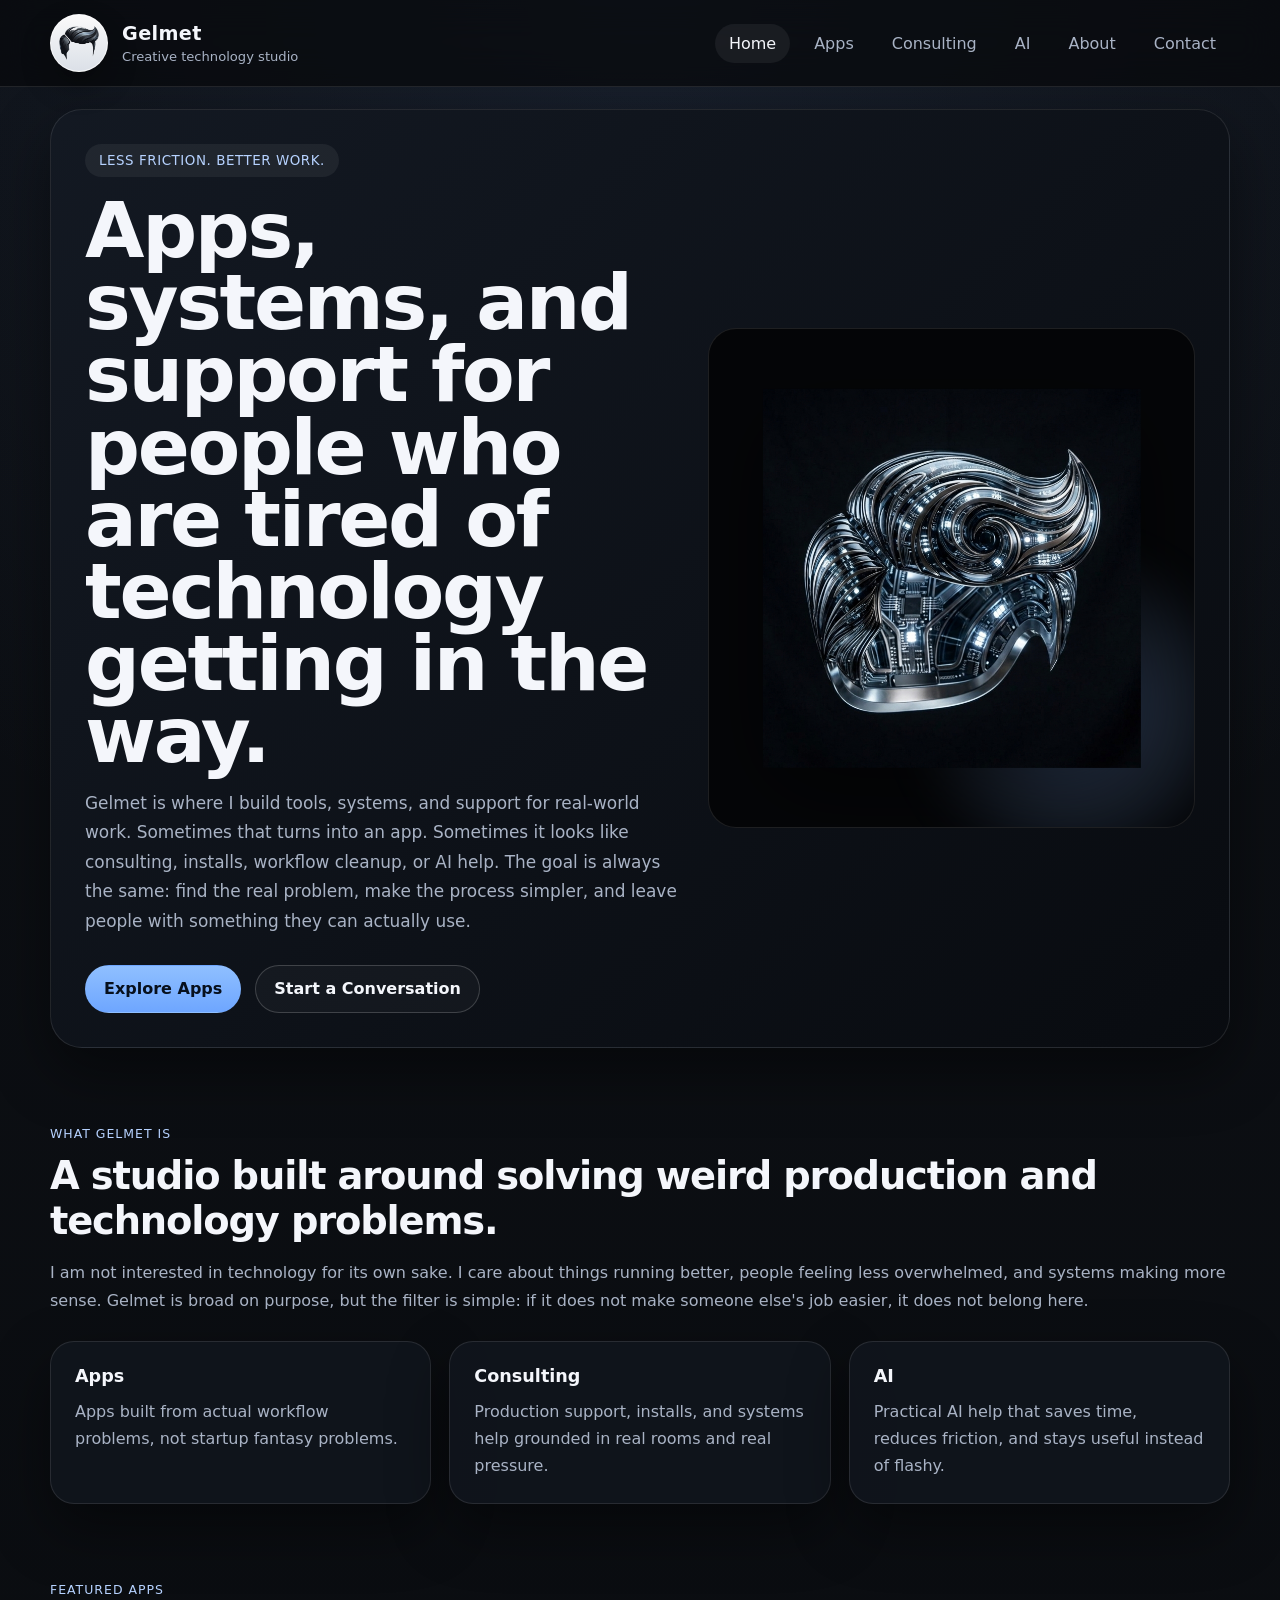
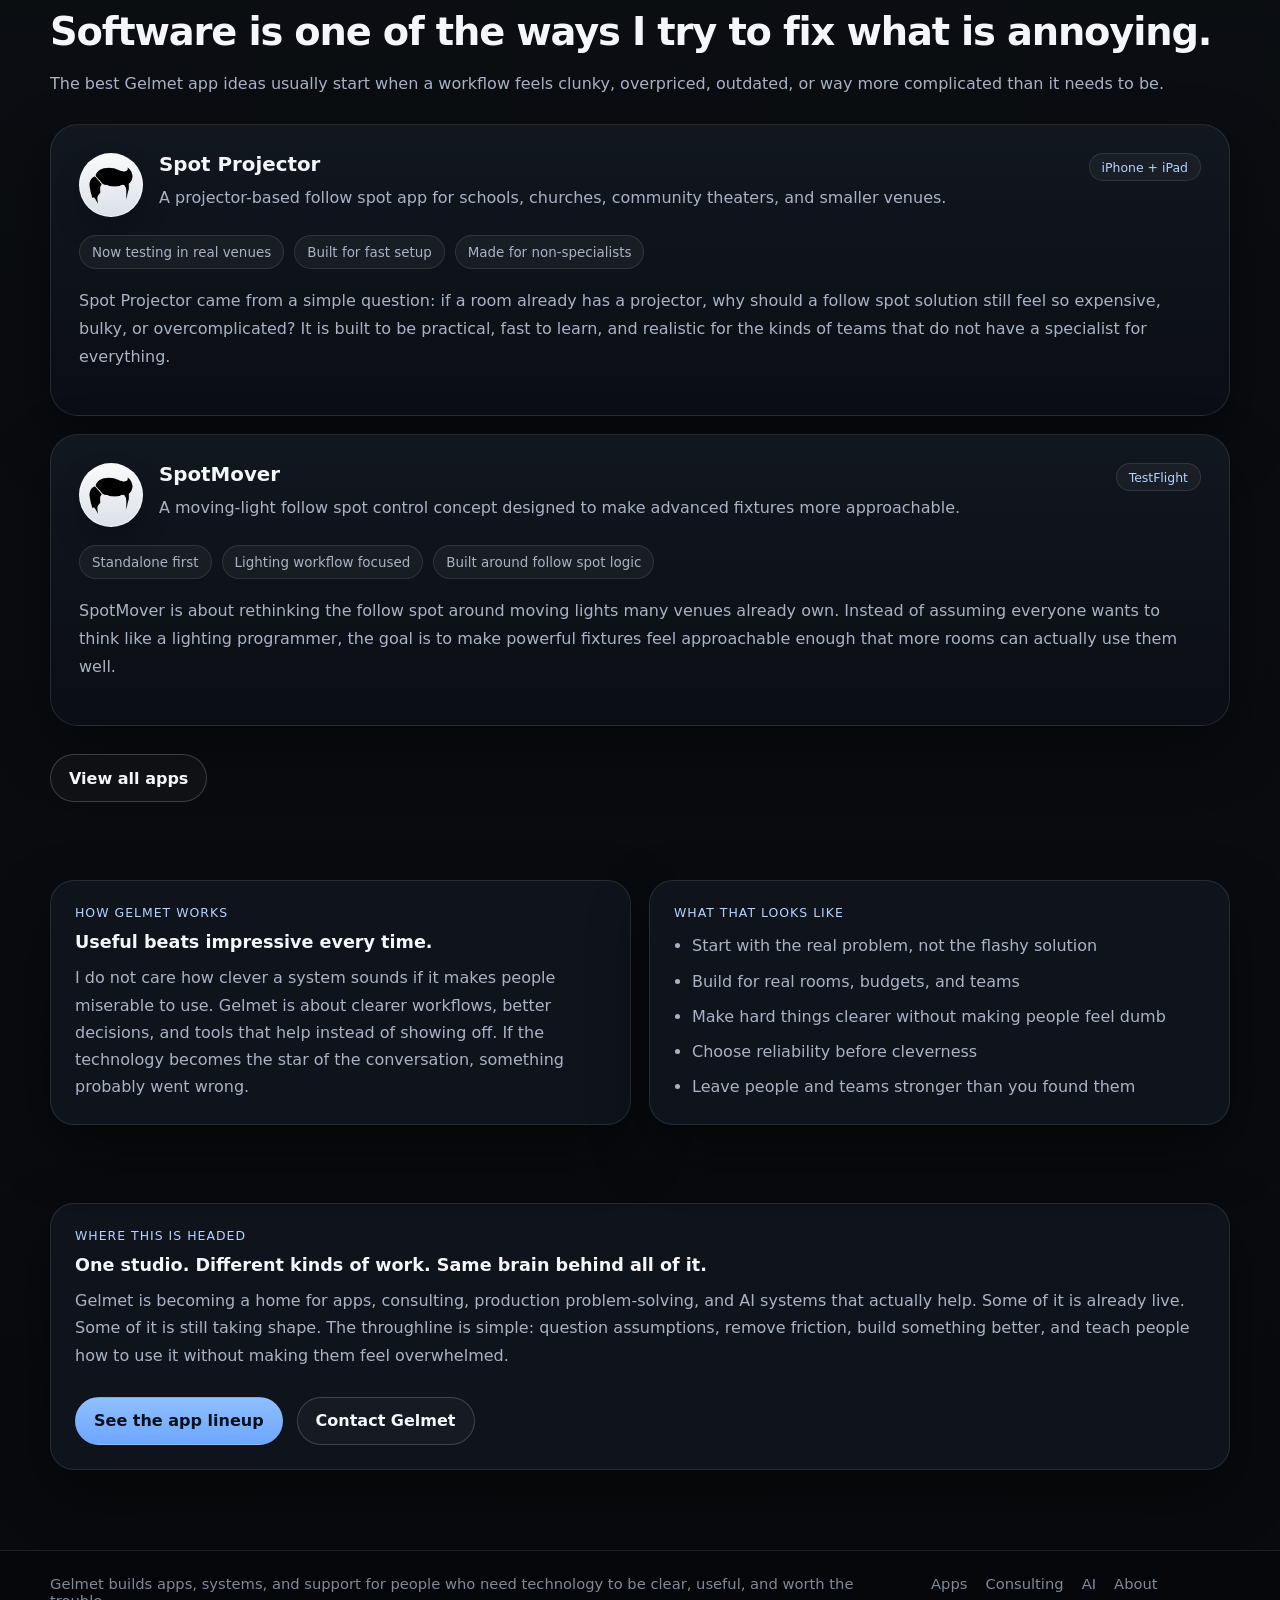
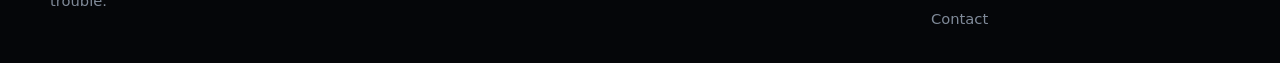
==== commit 64b953e1: "Replace layered hero logo with single image" ====
--- a/index.html
+++ b/index.html
@@ -48,11 +48,8 @@
               </div>
             </div>
             <div class="hero-card">
-              <img class="hero-card__world" src="assets/gelmet-hero-world.png" alt="Gelmet studio world">
               <div class="hero-card__glow"></div>
-              <div class="hero-card__badge">
-                <img class="hero-card__mark" src="assets/gelmet-mark-primary.png" alt="">
-              </div>
+              <img class="hero-card__featured" src="assets/gelmet-hero-mark.png" alt="Gelmet mark">
             </div>
           </div>
         </section>
--- a/styles.css
+++ b/styles.css
@@ -239,13 +239,6 @@
   background: #050608;
 }
 
-.hero-card img.hero-card__world {
-  width: 100%;
-  height: 100%;
-  object-fit: cover;
-  opacity: 0.56;
-}
-
 .hero-card__glow {
   position: absolute;
   inset: auto -10% -10% auto;
@@ -256,25 +249,16 @@
   filter: blur(20px);
 }
 
-.hero-card__mark {
-  width: min(74%, 360px);
-  filter: drop-shadow(0 32px 50px rgba(0, 0, 0, 0.55));
-}
-
-.hero-card__badge {
+.hero-card__featured {
   position: absolute;
   left: 50%;
   top: 50%;
-  width: min(62%, 360px);
-  aspect-ratio: 1;
-  display: flex;
-  align-items: center;
-  justify-content: center;
   transform: translate(-50%, -50%);
-  border-radius: 50%;
-  background: radial-gradient(circle at 30% 25%, rgba(255,255,255,1), rgba(234,239,247,0.96) 68%, rgba(214,221,233,0.92) 100%);
-  border: 1px solid rgba(255,255,255,0.72);
-  box-shadow: 0 28px 60px rgba(0, 0, 0, 0.5);
+  width: min(78%, 520px);
+  max-width: 100%;
+  height: auto;
+  object-fit: contain;
+  filter: drop-shadow(0 24px 48px rgba(0, 0, 0, 0.55));
 }
 
 .section {
